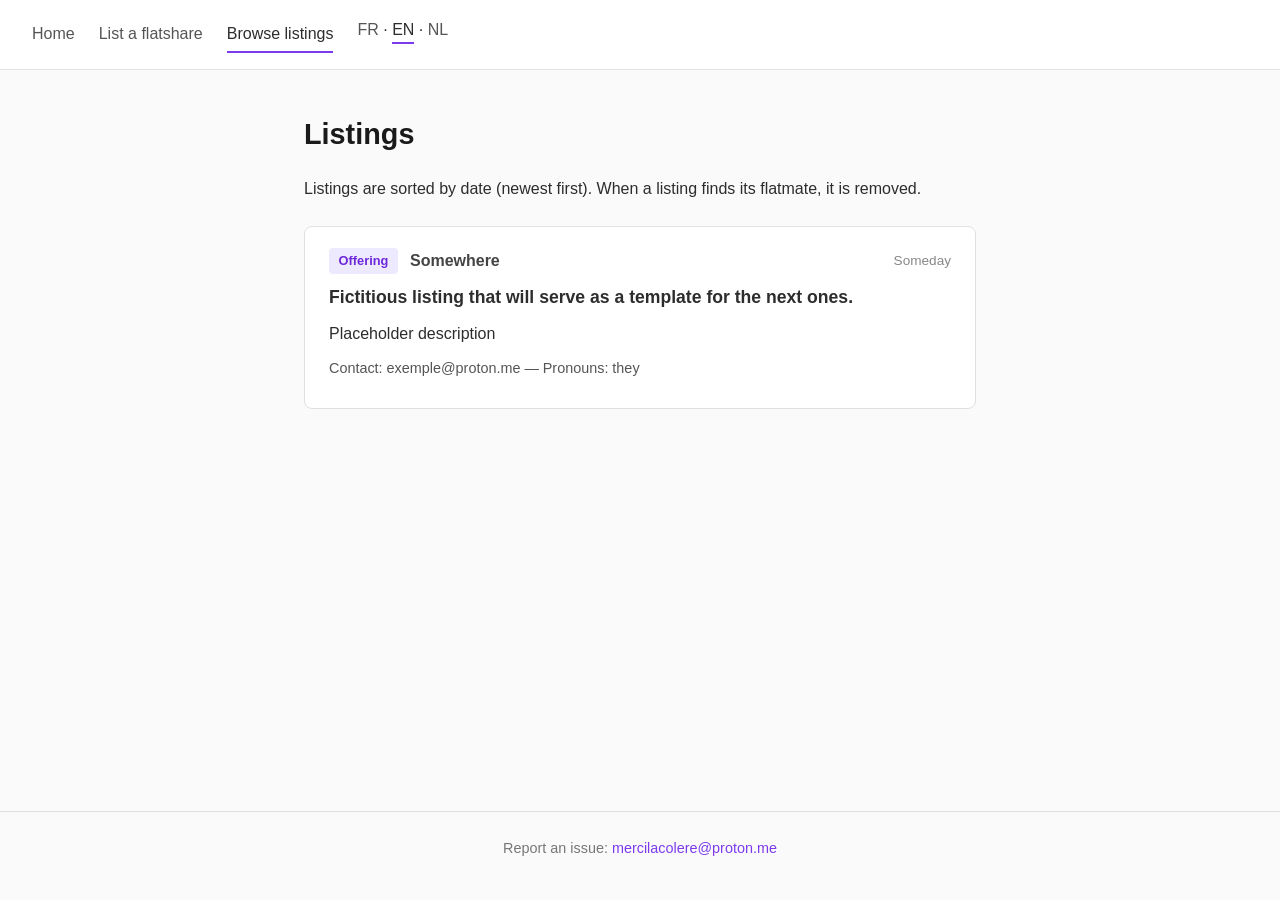
==== annonces-en.html @ ea88037e "Create annonces-en.html for English listings" ====
<!DOCTYPE html>
<html lang="en">
<head>
  <meta charset="UTF-8">
  <meta name="viewport" content="width=device-width, initial-scale=1.0">
  <meta name="robots" content="noindex, nofollow">
  <title>Listings — Queers houses</title>
  <link rel="stylesheet" href="style.css">
</head>
<body>
  <header>
    <nav>
      <a href="index-en.html">Home</a>
      <a href="proposer-en.html">List a flatshare</a>
      <a href="annonces-en.html" class="active">Browse listings</a>
      <span class="lang-switcher">
        <a href="index.html">FR</a> ·
        <a href="annonces-en.html" class="active">EN</a> ·
        <a href="annonces-nl.html">NL</a>
      </span>
    </nav>
  </header>

  <main>
    <h1>Listings</h1>
    <p>Listings are sorted by date (newest first). When a listing finds its flatmate, it is removed.</p>

    <div class="annonces">
      <!-- Listings are added manually for now.
           Copy-paste this block for each new listing: -->

      <article class="annonce">
        <div class="annonce-meta">
          <span class="badge badge-proposer">Offering</span>
          <span class="annonce-quartier">Somewhere</span>
          <span class="annonce-date">Someday</span>
        </div>
        <h3>Fictitious listing that will serve as a template for the next ones.</h3>
        <p>Placeholder description</p>
        <p class="annonce-contact">Contact: exemple@proton.me — Pronouns: they</p>
      </article>

      <!-- End of template. Duplicate this block for each new listing. -->

    </div>

    <p class="empty-state" id="empty-state" style="display:none;">
      No listings yet. Be the first to post one!
    </p>
  </main>

  <footer>
    <p>Report an issue: <a href="mailto:mercilacolere@proton.me">mercilacolere@proton.me</a></p>
  </footer>
</body>
</html>
---- style.css ----
/* ===== Reset & Base ===== */
*, *::before, *::after {
  box-sizing: border-box;
  margin: 0;
  padding: 0;
}

body {
  font-family: 'Liberation Sans', 'Segoe UI', system-ui, sans-serif;
  line-height: 1.7;
  color: #2d2d2d;
  background: #fafafa;
  min-height: 100vh;
  display: flex;
  flex-direction: column;
}

/* ===== Header & Nav ===== */
header {
  background: #fff;
  border-bottom: 1px solid #e0e0e0;
  padding: 1rem 2rem;
}

nav {
  display: flex;
  gap: 1.5rem;
  flex-wrap: wrap;
}

nav a {
  text-decoration: none;
  color: #555;
  font-weight: 500;
  padding: 0.25rem 0;
  border-bottom: 2px solid transparent;
  transition: color 0.2s, border-color 0.2s;
}

nav a:hover {
  color: #2d2d2d;
}

nav a.active {
  color: #2d2d2d;
  border-bottom-color: #7c3aed;
}

/* ===== Main ===== */
main {
  flex: 1;
  max-width: 720px;
  width: 100%;
  margin: 0 auto;
  padding: 2.5rem 1.5rem;
}

h1 {
  font-size: 1.8rem;
  margin-bottom: 1rem;
  color: #1a1a1a;
}

h2 {
  font-size: 1.3rem;
  margin: 2rem 0 0.75rem;
  color: #1a1a1a;
}

p {
  margin-bottom: 1rem;
}

ul, ol {
  padding-left: 1.5rem;
  margin-bottom: 1rem;
}

li {
  margin-bottom: 0.5rem;
}

/* ===== Hero ===== */
.hero {
  margin-bottom: 2rem;
}

.hero h1 {
  font-size: 2.2rem;
  margin-bottom: 0.5rem;
}

.tagline {
  font-size: 1.1rem;
  color: #555;
  font-style: italic;
}

/* ===== Form ===== */
.form {
  margin-top: 1.5rem;
  display: flex;
  flex-direction: column;
  gap: 1.25rem;
}

.form-group {
  display: flex;
  flex-direction: column;
  gap: 0.35rem;
}

.form-group label {
  font-weight: 600;
  font-size: 0.95rem;
}

.form-group small {
  color: #777;
  font-size: 0.8rem;
}

.form-group input,
.form-group select,
.form-group textarea {
  padding: 0.6rem 0.75rem;
  border: 1px solid #ccc;
  border-radius: 6px;
  font-size: 1rem;
  font-family: inherit;
  background: #fff;
  transition: border-color 0.2s;
}

.form-group input:focus,
.form-group select:focus,
.form-group textarea:focus {
  outline: none;
  border-color: #7c3aed;
  box-shadow: 0 0 0 3px rgba(124, 58, 237, 0.1);
}

.form-group textarea {
  resize: vertical;
  min-height: 100px;
}

button[type="submit"] {
  margin-top: 0.5rem;
  padding: 0.75rem 1.5rem;
  background: #7c3aed;
  color: #fff;
  border: none;
  border-radius: 6px;
  font-size: 1rem;
  font-weight: 600;
  cursor: pointer;
  transition: background 0.2s;
}

button[type="submit"]:hover {
  background: #6d28d9;
}

/* ===== Annonces ===== */
.annonces {
  display: flex;
  flex-direction: column;
  gap: 1.5rem;
  margin-top: 1.5rem;
}

.annonce {
  background: #fff;
  border: 1px solid #e0e0e0;
  border-radius: 8px;
  padding: 1.25rem 1.5rem;
}

.annonce-meta {
  display: flex;
  align-items: center;
  gap: 0.75rem;
  margin-bottom: 0.5rem;
  flex-wrap: wrap;
}

.badge {
  display: inline-block;
  padding: 0.15rem 0.6rem;
  border-radius: 4px;
  font-size: 0.8rem;
  font-weight: 600;
}

.badge-proposer {
  background: #ede9fe;
  color: #6d28d9;
}

.badge-chercher {
  background: #d1fae5;
  color: #065f46;
}

.annonce-quartier {
  font-weight: 600;
  color: #444;
}

.annonce-date {
  color: #888;
  font-size: 0.85rem;
  margin-left: auto;
}

.annonce h3 {
  font-size: 1.1rem;
  margin-bottom: 0.5rem;
}

.annonce p {
  margin-bottom: 0.5rem;
}

.annonce-contact {
  font-size: 0.9rem;
  color: #555;
}

.empty-state {
  text-align: center;
  color: #888;
  font-style: italic;
  margin-top: 2rem;
}

/* ===== Footer ===== */
footer {
  text-align: center;
  padding: 1.5rem;
  border-top: 1px solid #e0e0e0;
  color: #777;
  font-size: 0.9rem;
}

footer a {
  color: #7c3aed;
  text-decoration: none;
}

footer a:hover {
  text-decoration: underline;
}

/* ===== Responsive ===== */
@media (max-width: 600px) {
  header {
    padding: 0.75rem 1rem;
  }

  nav {
    gap: 1rem;
  }

  main {
    padding: 1.5rem 1rem;
  }

  .hero h1 {
    font-size: 1.7rem;
  }

  .annonce-meta {
    flex-direction: column;
    align-items: flex-start;
    gap: 0.25rem;
  }

  .annonce-date {
    margin-left: 0;
  }
}
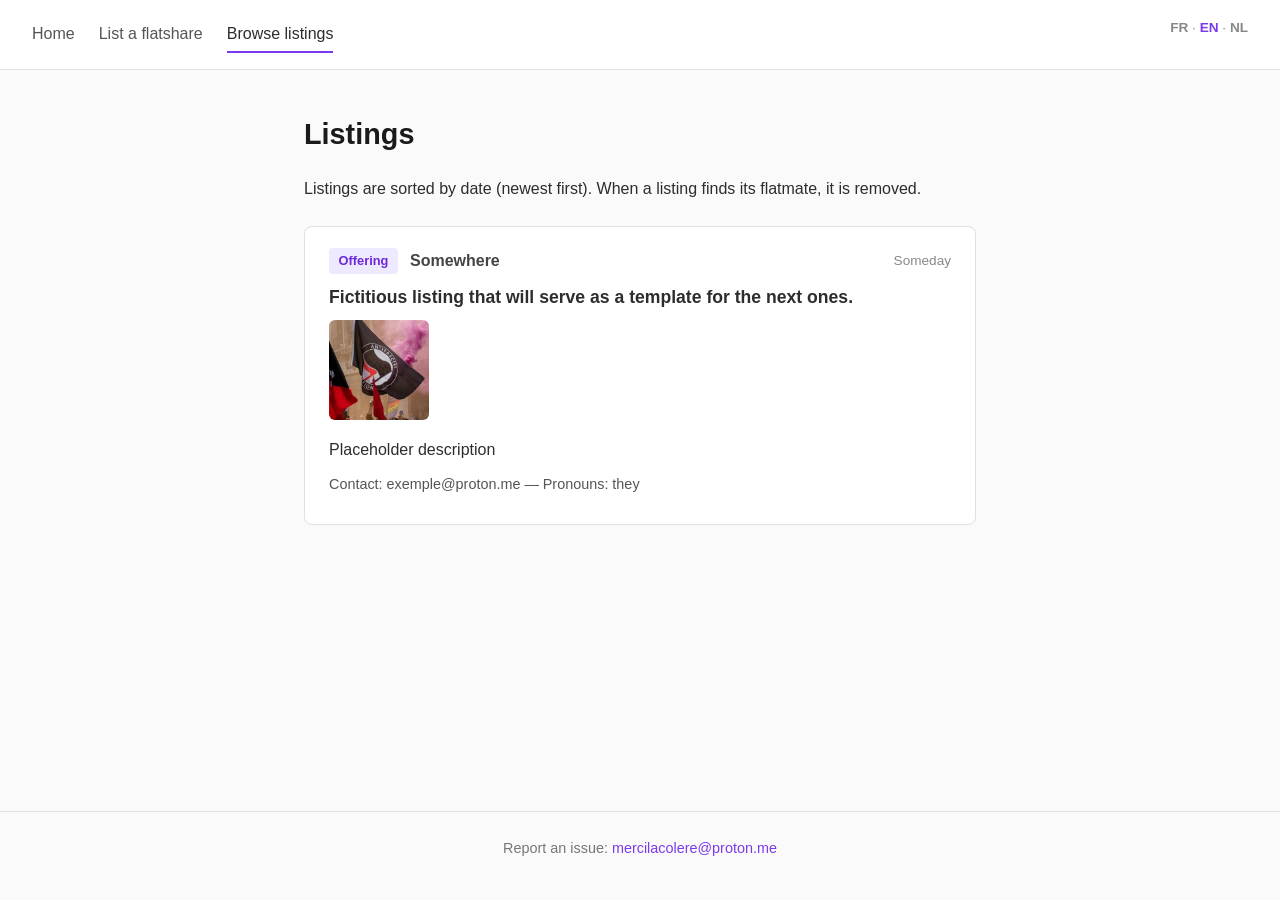
==== commit 459eecb5: "Add photo section to fictitious listing template" ====
--- a/annonces-en.html
+++ b/annonces-en.html
@@ -36,6 +36,9 @@
           <span class="annonce-date">Someday</span>
         </div>
         <h3>Fictitious listing that will serve as a template for the next ones.</h3>
+        <div class="annonce-photos">
+          <img src="images/Photo-de-test.jpg" alt="Description photo" loading="lazy">
+        </div>
         <p>Placeholder description</p>
         <p class="annonce-contact">Contact: exemple@proton.me — Pronouns: they</p>
       </article>
--- a/style.css
+++ b/style.css
@@ -281,3 +281,41 @@
     margin-left: 0;
   }
 }
+  
+/* ===== Language Switcher ===== */
+.lang-switcher {
+  margin-left: auto;
+  font-size: 0.85rem;
+  color: #888;
+}
+
+.lang-switcher a {
+  font-weight: 600;
+  border-bottom: none !important;
+  color: #888;
+}
+
+.lang-switcher a:hover {
+  color: #2d2d2d;
+}
+
+.lang-switcher a.active {
+  color: #7c3aed;
+}
+
+/* ===== Photos dans les annonces ===== */
+.annonce-photos {
+  display: flex;
+  gap: 0.5rem;
+  margin-bottom: 0.75rem;
+  overflow-x: auto;
+  padding-bottom: 0.25rem;
+}
+
+.annonce-photos img {
+  width: 100px;
+  height: 100px;
+  object-fit: cover;
+  border-radius: 6px;
+  flex-shrink: 0;
+}
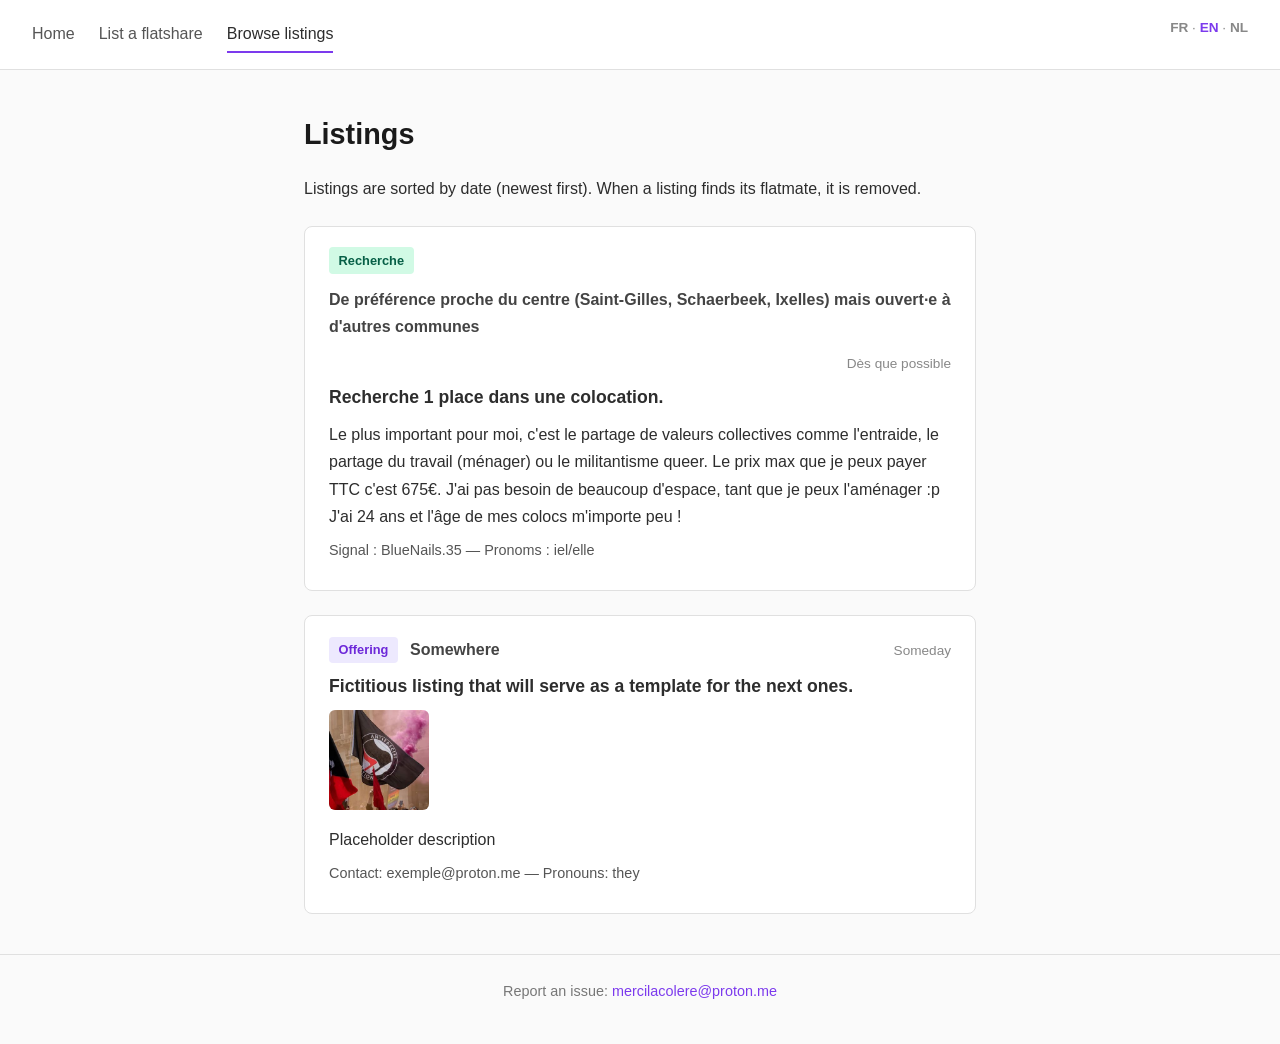
==== commit 5bcd37e1: "Add new accommodation search listing Added a new listing for a shared accommodation search with deta" ====
--- a/annonces-en.html
+++ b/annonces-en.html
@@ -31,6 +31,20 @@
 
       <article class="annonce">
         <div class="annonce-meta">
+          <span class="badge badge-chercher">Recherche</span>
+          <span class="annonce-quartier">De préférence proche du centre (Saint-Gilles, Schaerbeek, Ixelles) mais ouvert·e à d'autres communes</span>
+          <span class="annonce-date">Dès que possible</span>
+        </div>
+        <h3>Recherche 1 place dans une colocation.</h3>
+        <!--<div class="annonce-photos">
+          <img src="images/Photo-de-test.jpg" alt="Description photo" loading="lazy">
+        </div>-->
+        <p>Le plus important pour moi, c'est le partage de valeurs collectives comme l'entraide, le partage du travail (ménager) ou le militantisme queer. Le prix max que je peux payer TTC c'est 675€. J'ai pas besoin de beaucoup d'espace, tant que je peux l'aménager :p <br>J'ai 24 ans et l'âge de mes colocs m'importe peu !</p>
+        <p class="annonce-contact">Signal : BlueNails.35 — Pronoms : iel/elle</p>
+      </article>
+
+      <article class="annonce">
+        <div class="annonce-meta">
           <span class="badge badge-proposer">Offering</span>
           <span class="annonce-quartier">Somewhere</span>
           <span class="annonce-date">Someday</span>
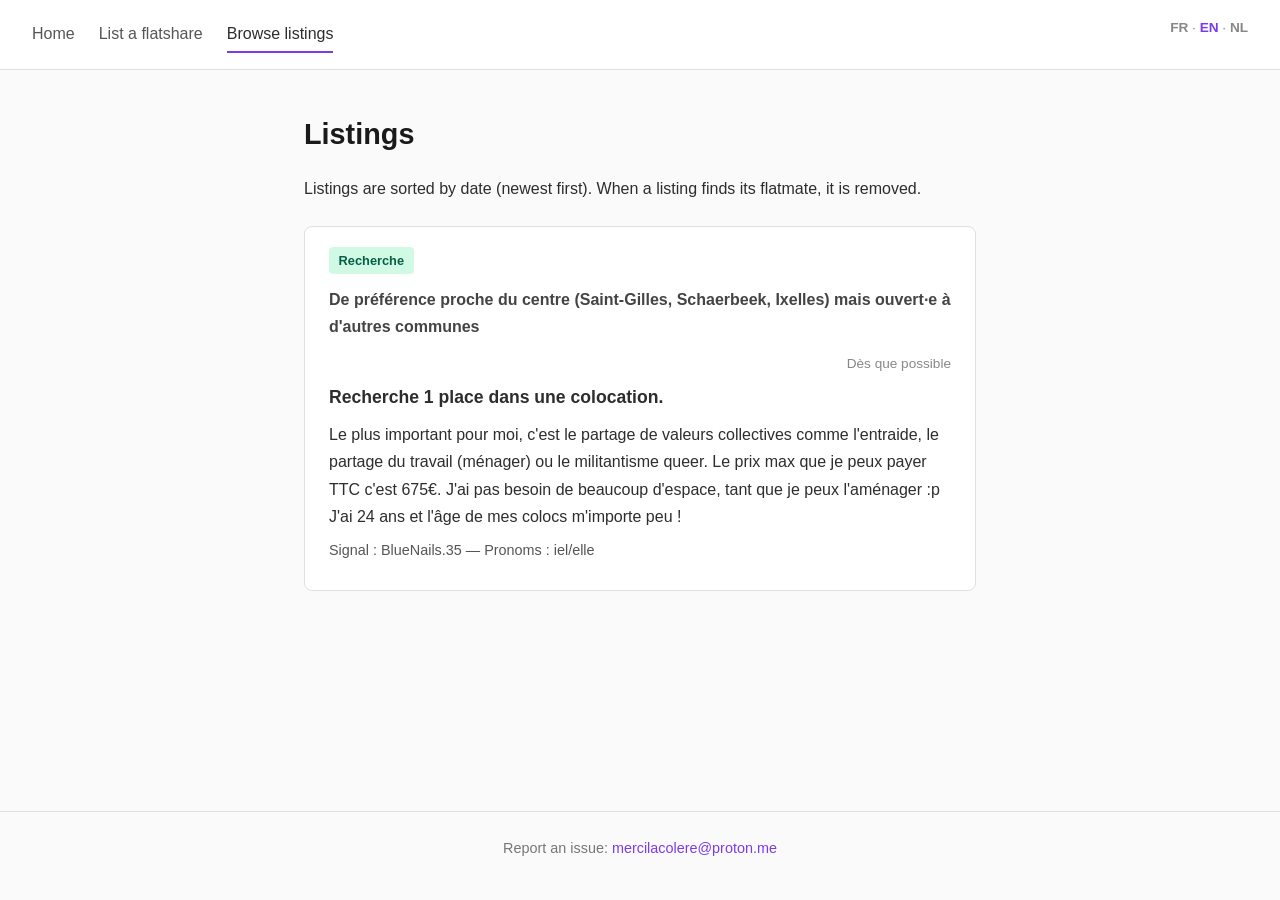
==== commit 3dece478: "Revise template announcement in annonces-en.html Updated the template announcement with a fictitious" ====
--- a/annonces-en.html
+++ b/annonces-en.html
@@ -43,21 +43,20 @@
         <p class="annonce-contact">Signal : BlueNails.35 — Pronoms : iel/elle</p>
       </article>
 
+      <!-- Prototype pour annonce qui propose une coloc
       <article class="annonce">
         <div class="annonce-meta">
           <span class="badge badge-proposer">Offering</span>
           <span class="annonce-quartier">Somewhere</span>
           <span class="annonce-date">Someday</span>
         </div>
-        <h3>Fictitious listing that will serve as a template for the next ones.</h3>
+        <h3>Annonce fictive qui servira de template pour les suivantes.</h3>
         <div class="annonce-photos">
           <img src="images/Photo-de-test.jpg" alt="Description photo" loading="lazy">
         </div>
-        <p>Placeholder description</p>
-        <p class="annonce-contact">Contact: exemple@proton.me — Pronouns: they</p>
-      </article>
-
-      <!-- End of template. Duplicate this block for each new listing. -->
+        <p>Description sw@g</p>
+        <p class="annonce-contact">Contact : exemple@proton.me — Pronoms : iel</p>
+      </article>-->
 
     </div>
 
